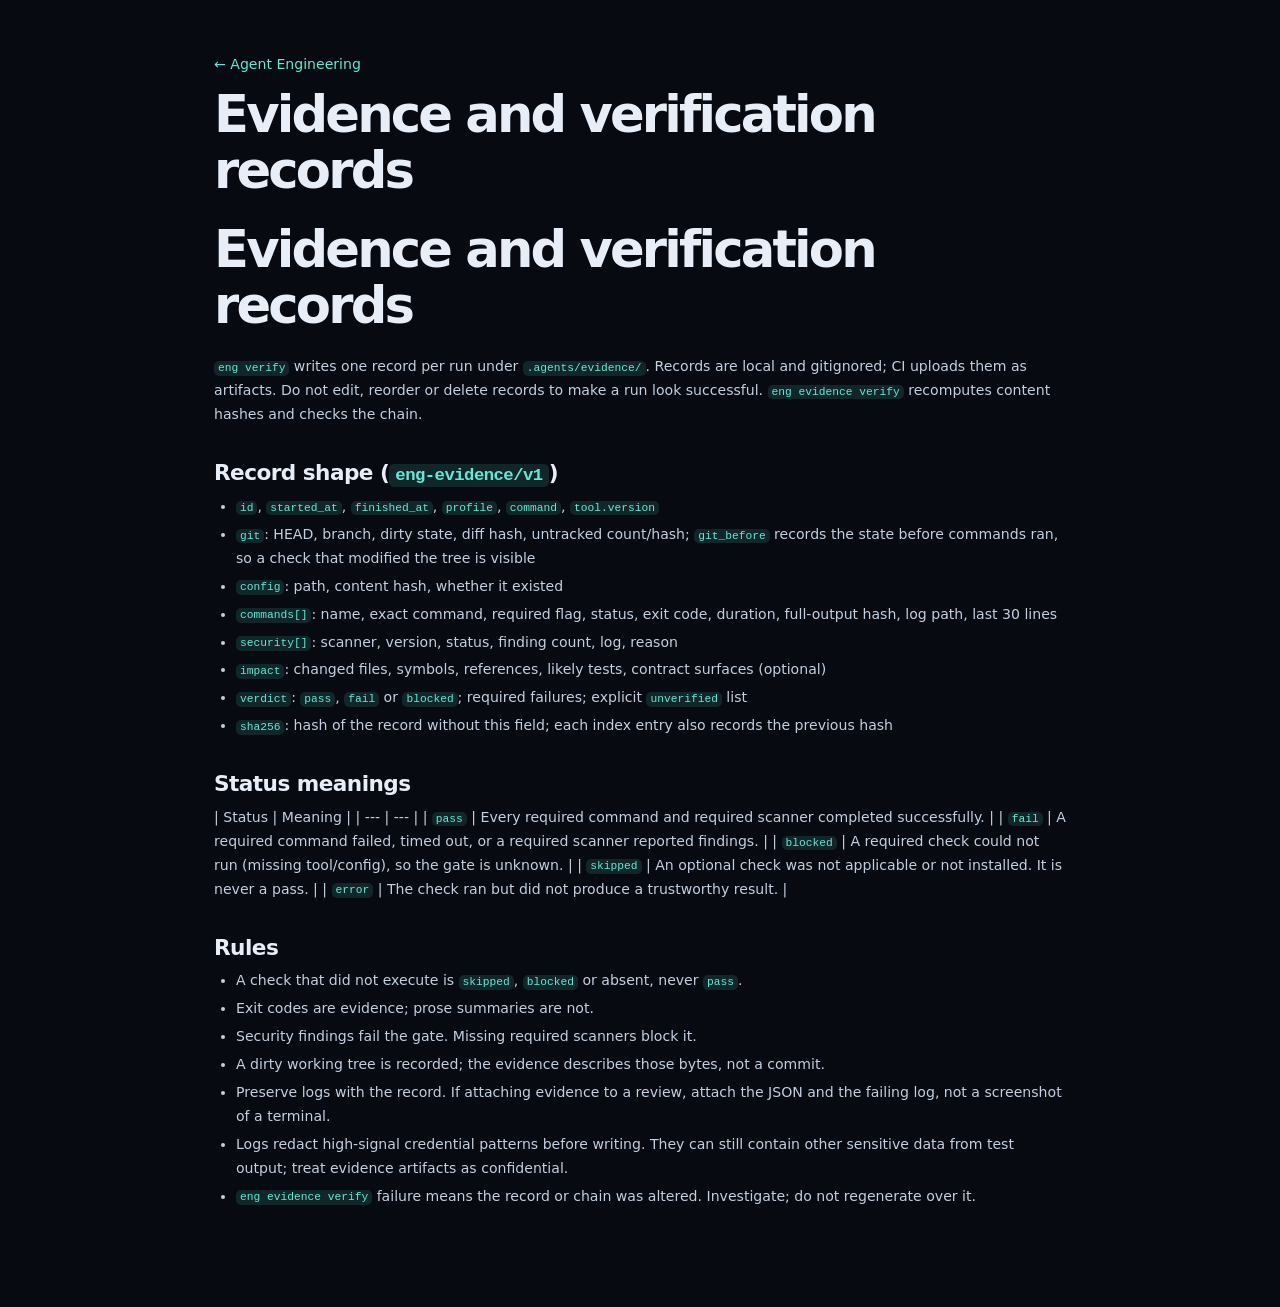
==== site/docs/evidence.html @ eca1a7de "Add the Agent Engineering portal - static, dependency-free site generated from the real skills and r" ====
<!doctype html><html lang="en" data-theme="dark"><head><meta charset="utf-8"><meta name="viewport" content="width=device-width, initial-scale=1"><title>Evidence and verification records — Agent Engineering</title><link rel="stylesheet" href="../assets/styles.css"></head><body class="doc-page"><main class="doc"><p class="doc-nav"><a href="../index.html">← Agent Engineering</a></p><h1>Evidence and verification records</h1><h1>Evidence and verification records</h1>
<p><code>eng verify</code> writes one record per run under <code>.agents/evidence/</code>. Records are local and gitignored; CI uploads them as artifacts. Do not edit, reorder or delete records to make a run look successful. <code>eng evidence verify</code> recomputes content hashes and checks the chain.</p>
<h2>Record shape (<code>eng-evidence/v1</code>)</h2>
<ul><li><code>id</code>, <code>started_at</code>, <code>finished_at</code>, <code>profile</code>, <code>command</code>, <code>tool.version</code></li><li><code>git</code>: HEAD, branch, dirty state, diff hash, untracked count/hash; <code>git_before</code> records the state before commands ran, so a check that modified the tree is visible</li><li><code>config</code>: path, content hash, whether it existed</li><li><code>commands[]</code>: name, exact command, required flag, status, exit code, duration, full-output hash, log path, last 30 lines</li><li><code>security[]</code>: scanner, version, status, finding count, log, reason</li><li><code>impact</code>: changed files, symbols, references, likely tests, contract surfaces (optional)</li><li><code>verdict</code>: <code>pass</code>, <code>fail</code> or <code>blocked</code>; required failures; explicit <code>unverified</code> list</li><li><code>sha256</code>: hash of the record without this field; each index entry also records the previous hash</li></ul>
<h2>Status meanings</h2>
<p>| Status | Meaning | | --- | --- | | <code>pass</code> | Every required command and required scanner completed successfully. | | <code>fail</code> | A required command failed, timed out, or a required scanner reported findings. | | <code>blocked</code> | A required check could not run (missing tool/config), so the gate is unknown. | | <code>skipped</code> | An optional check was not applicable or not installed. It is never a pass. | | <code>error</code> | The check ran but did not produce a trustworthy result. |</p>
<h2>Rules</h2>
<ul><li>A check that did not execute is <code>skipped</code>, <code>blocked</code> or absent, never <code>pass</code>.</li><li>Exit codes are evidence; prose summaries are not.</li><li>Security findings fail the gate. Missing required scanners block it.</li><li>A dirty working tree is recorded; the evidence describes those bytes, not a commit.</li><li>Preserve logs with the record. If attaching evidence to a review, attach the JSON and the failing log, not a screenshot of a terminal.</li><li>Logs redact high-signal credential patterns before writing. They can still contain other sensitive data from test output; treat evidence artifacts as confidential.</li><li><code>eng evidence verify</code> failure means the record or chain was altered. Investigate; do not regenerate over it.</li></ul></main></body></html>
---- site/assets/styles.css ----
/* Agent Engineering portal — no external assets, no build-time CSS framework. */

:root {
  --bg: #070a10;
  --bg-elevated: #0b111b;
  --panel: #0f1623;
  --panel-2: #121b2b;
  --panel-3: #172235;
  --line: rgba(148, 163, 184, 0.16);
  --line-strong: rgba(148, 163, 184, 0.3);
  --text: #e7eef8;
  --text-soft: #c3cfdf;
  --muted: #8a9bb0;
  --faint: #5e6f84;
  --accent: #5eead4;
  --accent-strong: #2dd4bf;
  --accent-dim: rgba(94, 234, 212, 0.12);
  --amber: #fbbf24;
  --amber-dim: rgba(251, 191, 36, 0.12);
  --rose: #fb7185;
  --rose-dim: rgba(251, 113, 133, 0.12);
  --green: #34d399;
  --green-dim: rgba(52, 211, 153, 0.12);
  --blue: #7dd3fc;
  --font: "Avenir Next", "SF Pro Display", -apple-system, BlinkMacSystemFont, "Segoe UI", system-ui, sans-serif;
  --mono: "SFMono-Regular", ui-monospace, "Cascadia Code", "Roboto Mono", Menlo, monospace;
  --radius: 18px;
  --radius-sm: 11px;
  --shadow: 0 24px 80px rgba(0, 0, 0, 0.35);
  --max: 1320px;
  color-scheme: dark;
}

[data-theme="light"] {
  --bg: #f5f7fa;
  --bg-elevated: #ffffff;
  --panel: #ffffff;
  --panel-2: #f1f5f9;
  --panel-3: #e8eef6;
  --line: rgba(15, 23, 42, 0.1);
  --line-strong: rgba(15, 23, 42, 0.22);
  --text: #0b1524;
  --text-soft: #243247;
  --muted: #52637a;
  --faint: #7b8ca3;
  --accent: #0f766e;
  --accent-strong: #0d9488;
  --accent-dim: rgba(13, 148, 136, 0.1);
  --amber: #a16207;
  --amber-dim: rgba(161, 98, 7, 0.1);
  --rose: #be123c;
  --rose-dim: rgba(190, 18, 60, 0.09);
  --green: #047857;
  --green-dim: rgba(4, 120, 87, 0.09);
  --blue: #0369a1;
  --shadow: 0 24px 70px rgba(15, 23, 42, 0.12);
  color-scheme: light;
}

*, *::before, *::after { box-sizing: border-box; }
[hidden] { display: none !important; }

html { scroll-behavior: smooth; }
body {
  margin: 0;
  background: var(--bg);
  color: var(--text);
  font-family: var(--font);
  font-size: 16px;
  line-height: 1.6;
  -webkit-font-smoothing: antialiased;
  overflow-x: hidden;
}

::selection { background: var(--accent); color: #041312; }
a { color: var(--accent); text-decoration: none; }
a:hover { text-decoration: underline; text-underline-offset: 3px; }
button, input { font: inherit; }
button { color: inherit; }
code, pre, kbd, .mono { font-family: var(--mono); }
code { font-size: 0.88em; color: var(--accent); background: var(--accent-dim); padding: 0.12em 0.35em; border-radius: 5px; }
pre code { background: none; padding: 0; color: inherit; }
h1, h2, h3, h4 { margin: 0; line-height: 1.1; letter-spacing: -0.035em; font-weight: 650; }
p { margin: 0; }
ul, ol { margin: 0; padding: 0; }

.skip-link {
  position: fixed; left: 12px; top: -100px; z-index: 200;
  background: var(--accent); color: #041312; padding: 10px 14px; border-radius: 8px;
}
.skip-link:focus { top: 12px; }

.ambient {
  position: fixed; inset: 0; z-index: -1; pointer-events: none;
  background:
    radial-gradient(900px 500px at 78% -8%, rgba(45, 212, 191, 0.11), transparent 65%),
    radial-gradient(700px 420px at 8% 18%, rgba(125, 211, 252, 0.055), transparent 70%),
    radial-gradient(600px 500px at 50% 110%, rgba(251, 191, 36, 0.04), transparent 70%);
}
.ambient::after {
  content: ""; position: absolute; inset: 0;
  background-image: linear-gradient(rgba(148, 163, 184, 0.035) 1px, transparent 1px),
    linear-gradient(90deg, rgba(148, 163, 184, 0.035) 1px, transparent 1px);
  background-size: 64px 64px;
  mask-image: linear-gradient(to bottom, black, transparent 80%);
}

.topbar {
  position: sticky; top: 0; z-index: 80;
  height: 72px; padding: 0 clamp(18px, 4vw, 54px);
  display: flex; align-items: center; gap: 28px;
  background: color-mix(in srgb, var(--bg) 78%, transparent);
  border-bottom: 1px solid var(--line);
  backdrop-filter: blur(18px) saturate(140%);
}
.brand { display: inline-flex; align-items: center; gap: 11px; color: var(--text); text-decoration: none; flex: 0 0 auto; }
.brand:hover { text-decoration: none; }
.brand-mark {
  width: 32px; height: 32px; display: grid; place-items: center;
  border-radius: 9px; background: var(--accent-dim); border: 1px solid rgba(94, 234, 212, 0.35);
}
.brand-mark svg { width: 22px; height: 22px; fill: var(--accent); }
.brand-text { font-size: 0.98rem; font-weight: 650; letter-spacing: -0.02em; }
.brand-text em { font-style: normal; color: var(--muted); font-weight: 500; }
.topnav { display: flex; gap: 22px; margin-left: auto; }
.topnav a {
  color: var(--muted); font-size: 0.8rem; font-weight: 600; letter-spacing: 0.02em;
  text-transform: uppercase; text-decoration: none; padding: 8px 0;
  border-bottom: 1px solid transparent;
}
.topnav a:hover, .topnav a.active { color: var(--text); border-bottom-color: var(--accent); }
.top-actions { display: flex; align-items: center; gap: 8px; flex: 0 0 auto; }
.search-trigger, .icon-button {
  border: 1px solid var(--line); background: var(--panel); color: var(--muted);
  border-radius: 9px; cursor: pointer; height: 36px;
}
.search-trigger { display: inline-flex; align-items: center; gap: 8px; padding: 0 10px; font-size: 0.78rem; }
.search-trigger:hover, .icon-button:hover { border-color: var(--line-strong); color: var(--text); }
.search-trigger kbd, .search-field kbd {
  border: 1px solid var(--line); border-radius: 4px; padding: 0 5px;
  font-size: 0.68rem; color: var(--faint); background: var(--bg-elevated);
}
.icon-button { width: 36px; display: grid; place-items: center; }
.menu-button { display: none; }

.shell {
  max-width: var(--max); margin: 0 auto; padding: 0 clamp(18px, 4vw, 54px);
  display: grid; grid-template-columns: 228px minmax(0, 1fr); gap: clamp(30px, 5vw, 72px);
}
.sidebar { position: relative; }
.sidebar-inner { position: sticky; top: 96px; padding: 38px 0 40px; }
.sidebar-label, .section-kicker, .drawer-kicker, .eyebrow {
  text-transform: uppercase; letter-spacing: 0.14em; font-size: 0.67rem; font-weight: 700; color: var(--faint);
}
.sidebar-label { margin-bottom: 14px; }
.side-nav { display: flex; flex-direction: column; gap: 2px; }
.side-nav a {
  display: flex; align-items: center; gap: 12px; padding: 9px 10px; border-radius: 8px;
  color: var(--muted); font-size: 0.86rem; font-weight: 550; text-decoration: none;
}
.side-nav a span { font-family: var(--mono); font-size: 0.64rem; color: var(--faint); width: 18px; }
.side-nav a:hover, .side-nav a.active { color: var(--text); background: var(--panel); }
.side-nav a.active span { color: var(--accent); }
.sidebar-card {
  margin-top: 28px; padding: 16px; border: 1px solid var(--line); border-radius: var(--radius-sm);
  background: linear-gradient(160deg, var(--panel), transparent);
}
.sidebar-card-title { font-size: 0.82rem; font-weight: 650; margin: 8px 0 5px; }
.sidebar-card-body { font-size: 0.75rem; line-height: 1.55; color: var(--muted); }
.sidebar-card a { display: inline-block; margin-top: 10px; font-size: 0.73rem; font-weight: 600; }
.sidebar-meta { margin-top: 18px; font-family: var(--mono); font-size: 0.64rem; line-height: 1.5; color: var(--faint); }
.pulse {
  display: inline-block; width: 7px; height: 7px; border-radius: 50%;
  background: var(--green); box-shadow: 0 0 0 4px var(--green-dim);
}
main { min-width: 0; }

.hero { padding: clamp(58px, 8vw, 108px) 0 70px; display: grid; grid-template-columns: minmax(0, 1.12fr) minmax(0, 0.88fr); gap: clamp(32px, 6vw, 76px); align-items: center; }
.eyebrow { display: flex; align-items: center; gap: 9px; margin-bottom: 20px; color: var(--muted); }
.eyebrow-dot { width: 7px; height: 7px; border-radius: 50%; background: var(--accent); box-shadow: 0 0 14px var(--accent); }
.hero h1 { font-size: clamp(2.6rem, 5.2vw, 4.7rem); font-weight: 640; letter-spacing: -0.065em; line-height: 0.98; }
.hero h1 em { font-style: normal; color: var(--accent); }
.hero-lead { max-width: 610px; margin-top: 26px; color: var(--text-soft); font-size: clamp(1rem, 1.5vw, 1.12rem); line-height: 1.65; }
.hero-actions { display: flex; flex-wrap: wrap; gap: 10px; margin-top: 30px; }
.button {
  display: inline-flex; align-items: center; justify-content: center; gap: 9px;
  border-radius: 9px; padding: 11px 16px; border: 1px solid transparent;
  font-size: 0.82rem; font-weight: 650; text-decoration: none; cursor: pointer;
  transition: transform 160ms ease, background 160ms ease, border-color 160ms ease;
}
.button:hover { text-decoration: none; transform: translateY(-1px); }
.button.primary { background: var(--accent); color: #041312; }
.button.primary:hover { background: var(--accent-strong); }
.button.ghost { border-color: var(--line-strong); color: var(--text); background: var(--panel); }
.button.ghost:hover { background: var(--panel-2); }
.button.text { color: var(--muted); padding-inline: 6px; }
.button.text:hover { color: var(--text); }
.hero-stats { display: flex; flex-wrap: wrap; gap: 26px; margin-top: 44px; padding-top: 22px; border-top: 1px solid var(--line); }
.stat strong { display: block; font-size: 1.55rem; letter-spacing: -0.05em; font-variant-numeric: tabular-nums; }
.stat span { display: block; font-size: 0.7rem; color: var(--faint); text-transform: uppercase; letter-spacing: 0.08em; margin-top: 2px; }
.stat { min-width: 72px; }

.terminal-wrap { position: relative; }
.terminal-glow { position: absolute; inset: 12% 4% 2%; background: var(--accent); filter: blur(70px); opacity: 0.12; border-radius: 40%; }
.terminal {
  position: relative; border: 1px solid var(--line-strong); border-radius: 16px; overflow: hidden;
  background: #080d15; box-shadow: var(--shadow);
  transform: rotate(0.6deg);
}
[data-theme="light"] .terminal { background: #0b1524; }
.terminal-bar {
  display: flex; align-items: center; gap: 7px; padding: 11px 14px;
  background: rgba(255, 255, 255, 0.035); border-bottom: 1px solid rgba(148, 163, 184, 0.15);
}
.dot { width: 8px; height: 8px; border-radius: 50%; display: inline-block; }
.dot.red { background: #fb7185; } .dot.amber { background: #fbbf24; } .dot.green { background: #34d399; }
.terminal-title { margin-left: 7px; font-family: var(--mono); font-size: 0.66rem; color: #8a9bb0; }
.terminal-badge { margin-left: auto; font-family: var(--mono); font-size: 0.58rem; color: #5eead4; border: 1px solid rgba(94, 234, 212, 0.28); padding: 2px 7px; border-radius: 999px; }
.terminal-body { padding: 18px 18px 20px; font-family: var(--mono); font-size: 0.72rem; line-height: 1.9; color: #d8e2ef; overflow-x: auto; }
.terminal-body p { white-space: nowrap; }
.terminal-body .prompt { color: #5eead4; }
.terminal-body .dim { color: #64748b; }
.terminal-body .ok { color: #34d399; font-weight: 700; }
.terminal-body .path { color: #fbbf24; font-size: 0.64rem; }
.cursor { display: inline-block; width: 7px; height: 12px; background: #5eead4; vertical-align: -2px; animation: blink 1.15s step-end infinite; }
@keyframes blink { 50% { opacity: 0; } }
.terminal-note { display: flex; align-items: center; gap: 9px; margin-top: 14px; font-size: 0.72rem; color: var(--muted); }
.terminal-note .pulse { background: var(--accent); box-shadow: 0 0 0 4px var(--accent-dim); }

.section { padding: clamp(64px, 8vw, 98px) 0; border-top: 1px solid var(--line); scroll-margin-top: 86px; }
.section-head { display: grid; grid-template-columns: minmax(0, 1fr) minmax(0, 0.72fr); gap: 40px; align-items: end; margin-bottom: 34px; }
.section-kicker { margin-bottom: 11px; }
.section h2 { font-size: clamp(1.9rem, 3.7vw, 3.2rem); letter-spacing: -0.055em; }
.section-intro { color: var(--muted); font-size: 0.92rem; line-height: 1.65; max-width: 520px; justify-self: end; }
.section-intro code { font-size: 0.78em; }

.phase-grid { display: grid; grid-template-columns: repeat(3, minmax(0, 1fr)); gap: 12px; }
.phase-card {
  position: relative; padding: 20px 20px 18px; border: 1px solid var(--line); border-radius: var(--radius);
  background: linear-gradient(150deg, var(--panel), transparent 90%);
  transition: border-color 180ms ease, transform 180ms ease, background 180ms ease;
}
.phase-card:hover { border-color: var(--line-strong); transform: translateY(-2px); background: linear-gradient(150deg, var(--panel-2), transparent 90%); }
.phase-number { font-family: var(--mono); font-size: 0.65rem; color: var(--accent); letter-spacing: 0.1em; }
.phase-card h3 { font-size: 1.16rem; margin: 12px 0 8px; }
.phase-question { color: var(--text-soft); font-size: 0.79rem; line-height: 1.5; min-height: 48px; }
.phase-card .phase-body { margin-top: 12px; color: var(--muted); font-size: 0.76rem; line-height: 1.55; }
.phase-skills { display: flex; flex-wrap: wrap; gap: 5px; margin-top: 15px; }
.phase-skills span { font-family: var(--mono); font-size: 0.58rem; color: var(--faint); border: 1px solid var(--line); padding: 2px 6px; border-radius: 5px; }

.principle-grid { display: grid; grid-template-columns: repeat(2, minmax(0, 1fr)); gap: 12px; }
.principle-card { padding: 22px; border: 1px solid var(--line); border-radius: var(--radius); background: var(--panel); }
.principle-card:first-child { grid-column: 1 / -1; background: linear-gradient(120deg, var(--panel-2), var(--panel)); }
.principle-index { font-family: var(--mono); font-size: 0.62rem; color: var(--faint); }
.principle-card h3 { font-size: 1.08rem; margin: 8px 0 8px; }
.principle-card > p { color: var(--muted); font-size: 0.8rem; line-height: 1.6; }
.principle-card ul { display: flex; flex-wrap: wrap; gap: 6px 14px; margin-top: 14px; list-style: none; }
.principle-card li { position: relative; padding-left: 12px; color: var(--text-soft); font-size: 0.73rem; line-height: 1.5; }
.principle-card li::before { content: ""; position: absolute; left: 0; top: 0.55em; width: 4px; height: 4px; border-radius: 50%; background: var(--accent); }

.skill-toolbar, .tool-toolbar { display: flex; align-items: center; gap: 12px; flex-wrap: wrap; margin-bottom: 18px; }
.search-field {
  display: flex; align-items: center; gap: 8px; height: 42px; padding: 0 12px; min-width: min(320px, 100%);
  border: 1px solid var(--line); border-radius: 10px; background: var(--panel); color: var(--faint);
}
.search-field:focus-within { border-color: var(--accent); box-shadow: 0 0 0 3px var(--accent-dim); }
.search-field input { flex: 1; min-width: 0; border: 0; outline: 0; background: transparent; color: var(--text); font-size: 0.8rem; }
.search-field input::placeholder { color: var(--faint); }
.filter-chips { display: flex; gap: 5px; flex-wrap: wrap; }
.chip {
  border: 1px solid var(--line); background: transparent; color: var(--muted);
  padding: 6px 10px; border-radius: 999px; font-size: 0.68rem; font-weight: 600; cursor: pointer;
}
.chip:hover { color: var(--text); border-color: var(--line-strong); }
.chip.active { background: var(--accent-dim); border-color: rgba(94, 234, 212, 0.4); color: var(--accent); }
.result-count { margin-left: auto; font-family: var(--mono); font-size: 0.65rem; color: var(--faint); }

.skill-grid { display: grid; grid-template-columns: repeat(3, minmax(0, 1fr)); gap: 12px; }
.skill-card {
  position: relative; display: flex; flex-direction: column; gap: 12px;
  padding: 19px; border: 1px solid var(--line); border-radius: var(--radius);
  background: var(--panel); cursor: pointer; text-align: left;
  transition: transform 180ms ease, border-color 180ms ease, background 180ms ease;
}
.skill-card:hover, .skill-card:focus-visible { transform: translateY(-3px); border-color: var(--line-strong); background: var(--panel-2); outline: none; }
.skill-top { display: flex; align-items: center; justify-content: space-between; gap: 8px; }
.skill-phase { font-family: var(--mono); font-size: 0.58rem; text-transform: uppercase; letter-spacing: 0.12em; color: var(--faint); }
.skill-card h3 { font-size: 1.04rem; letter-spacing: -0.025em; }
.skill-card p { color: var(--muted); font-size: 0.76rem; line-height: 1.55; }
.skill-activate { color: var(--text-soft) !important; border-left: 1px solid var(--accent); padding-left: 10px; }
.skill-foot { display: flex; align-items: center; justify-content: space-between; margin-top: auto; padding-top: 4px; }
.skill-tags { display: flex; gap: 4px; flex-wrap: wrap; }
.skill-tags span { font-family: var(--mono); font-size: 0.56rem; color: var(--faint); }
.skill-open { font-size: 0.68rem; color: var(--accent); font-weight: 650; }
.risk-dot { width: 6px; height: 6px; border-radius: 50%; display: inline-block; margin-right: 5px; }
.risk-low { background: var(--green); } .risk-medium { background: var(--amber); } .risk-high { background: var(--rose); }

.path-layout { display: grid; grid-template-columns: 270px minmax(0, 1fr); gap: 22px; align-items: start; }
.path-menu { display: flex; flex-direction: column; gap: 3px; }
.path-button {
  display: flex; align-items: center; gap: 10px; width: 100%; text-align: left;
  padding: 11px 12px; border: 1px solid transparent; border-radius: 9px;
  background: transparent; color: var(--muted); cursor: pointer; font-size: 0.8rem; font-weight: 550;
}
.path-button span { font-family: var(--mono); font-size: 0.6rem; color: var(--faint); }
.path-button:hover { color: var(--text); background: var(--panel); }
.path-button.active { color: var(--text); background: var(--panel-2); border-color: var(--line); }
.path-button.active span { color: var(--accent); }
.path-detail { border: 1px solid var(--line); border-radius: var(--radius); background: var(--panel); padding: clamp(20px, 3vw, 30px); }
.path-detail h3 { font-size: clamp(1.4rem, 2.4vw, 2rem); }
.path-summary { color: var(--muted); font-size: 0.85rem; line-height: 1.6; margin-top: 8px; max-width: 680px; }
.path-when { margin-top: 14px; font-family: var(--mono); font-size: 0.66rem; color: var(--faint); }
.path-steps { margin-top: 24px; display: flex; flex-direction: column; }
.path-step { position: relative; display: grid; grid-template-columns: 34px minmax(0, 1fr); gap: 14px; padding-bottom: 24px; }
.path-step:not(:last-child)::before { content: ""; position: absolute; left: 16px; top: 30px; bottom: 0; width: 1px; background: var(--line); }
.step-index { position: relative; z-index: 1; display: grid; place-items: center; width: 32px; height: 32px; border-radius: 50%; border: 1px solid var(--line-strong); background: var(--panel); font-family: var(--mono); font-size: 0.65rem; color: var(--accent); }
.path-step h4 { font-size: 0.96rem; margin: 4px 0 5px; }
.path-step p { color: var(--muted); font-size: 0.79rem; line-height: 1.55; }
.step-done { margin-top: 7px; color: var(--text-soft); font-size: 0.71rem; }
.step-done::before { content: "Done: "; color: var(--accent); font-family: var(--mono); font-size: 0.6rem; text-transform: uppercase; letter-spacing: 0.08em; }
.step-meta { display: flex; flex-wrap: wrap; gap: 6px; margin-top: 10px; }
.command-pill {
  display: inline-flex; align-items: center; gap: 7px; max-width: 100%;
  border: 1px solid var(--line); background: var(--bg-elevated); border-radius: 6px;
  padding: 4px 6px 4px 9px; font-family: var(--mono); font-size: 0.64rem; color: var(--text-soft);
}
.command-pill code { background: none; padding: 0; color: inherit; font-size: inherit; overflow: hidden; text-overflow: ellipsis; white-space: nowrap; }
.command-pill button { border: 0; background: transparent; color: var(--faint); cursor: pointer; padding: 2px; font-size: 0.7rem; }
.command-pill button:hover { color: var(--accent); }
.skill-link { font-family: var(--mono); font-size: 0.6rem; color: var(--accent); border: 1px solid rgba(94, 234, 212, 0.25); border-radius: 5px; padding: 3px 6px; background: var(--accent-dim); cursor: pointer; }

.tool-grid { display: grid; grid-template-columns: repeat(2, minmax(0, 1fr)); gap: 10px; }
.tool-card { padding: 18px; border: 1px solid var(--line); border-radius: var(--radius-sm); background: var(--panel); }
.tool-card:hover { border-color: var(--line-strong); }
.tool-head { display: flex; align-items: flex-start; justify-content: space-between; gap: 10px; }
.tool-card h3 { font-size: 0.96rem; }
.tool-cat { font-family: var(--mono); font-size: 0.56rem; color: var(--faint); text-transform: uppercase; letter-spacing: 0.08em; }
.tool-summary { color: var(--text-soft); font-size: 0.77rem; line-height: 1.5; margin-top: 8px; }
.tool-why { color: var(--muted); font-size: 0.72rem; line-height: 1.5; margin-top: 7px; }
.tool-foot { display: flex; flex-wrap: wrap; align-items: center; gap: 8px; margin-top: 12px; }
.tool-command { font-family: var(--mono); font-size: 0.6rem; color: var(--faint); overflow: hidden; text-overflow: ellipsis; white-space: nowrap; max-width: 100%; }
.tool-link { margin-left: auto; font-size: 0.64rem; color: var(--muted); }
.status-chip { font-family: var(--mono); font-size: 0.58rem; text-transform: uppercase; letter-spacing: 0.07em; padding: 3px 7px; border-radius: 4px; white-space: nowrap; }
.status-chip.adopted, .status-chip.ok { background: var(--green-dim); color: var(--green); }
.status-chip.conditional { background: var(--amber-dim); color: var(--amber); }
.status-chip.candidate { background: rgba(125, 211, 252, 0.09); color: var(--blue); }
.status-chip.review { background: var(--amber-dim); color: var(--amber); }
.status-chip.blocked, .status-chip.fail { background: var(--rose-dim); color: var(--rose); }
.status-chip.skipped, .status-chip.error { background: rgba(148, 163, 184, 0.1); color: var(--muted); }
.status-chip.template { background: rgba(148, 163, 184, 0.1); color: var(--muted); }

.verify-layout { display: grid; grid-template-columns: minmax(0, 1.05fr) minmax(0, 0.95fr); gap: 18px; align-items: start; }
.evidence-card { border: 1px solid var(--line); border-radius: var(--radius); background: var(--panel); overflow: hidden; }
.evidence-head { display: flex; align-items: center; justify-content: space-between; gap: 12px; padding: 14px 16px; border-bottom: 1px solid var(--line); font-size: 0.75rem; }
.evidence-head > div { display: flex; align-items: center; gap: 8px; }
.evidence-head code { font-size: 0.58rem; color: var(--faint); background: var(--panel-2); }
.status-dot { width: 7px; height: 7px; border-radius: 50%; display: inline-block; }
.status-dot.green { background: var(--green); box-shadow: 0 0 0 4px var(--green-dim); }
.evidence-code { margin: 0; padding: 18px; overflow-x: auto; font-size: 0.69rem; line-height: 1.75; color: var(--text-soft); background: #080d15; }
[data-theme="light"] .evidence-code { background: #0b1524; color: #d8e2ef; }
.evidence-foot { display: flex; align-items: center; justify-content: space-between; gap: 10px; padding: 10px 16px; border-top: 1px solid var(--line); font-size: 0.63rem; color: var(--faint); }
.status-stack { display: flex; flex-direction: column; gap: 7px; }
.status-row { display: flex; gap: 12px; align-items: flex-start; padding: 11px 13px; border: 1px solid var(--line); border-radius: 9px; background: var(--panel); }
.status-row div { min-width: 0; }
.status-row strong { display: block; font-size: 0.76rem; }
.status-row p { color: var(--muted); font-size: 0.7rem; line-height: 1.45; margin-top: 2px; }
.evidence-actions { display: flex; gap: 10px; flex-wrap: wrap; margin-top: 18px; }

.repo-grid { display: grid; grid-template-columns: repeat(2, minmax(0, 1fr)); gap: 10px; }
.repo-card { padding: 19px; border: 1px solid var(--line); border-radius: var(--radius); background: var(--panel); }
.repo-head { display: flex; align-items: flex-start; justify-content: space-between; gap: 10px; }
.repo-head h3 { font-size: 1.1rem; }
.repo-role { color: var(--muted); font-size: 0.72rem; margin-top: 4px; }
.repo-body { margin-top: 12px; color: var(--text-soft); font-size: 0.76rem; line-height: 1.55; }
.repo-meta { display: flex; flex-wrap: wrap; gap: 7px; margin-top: 13px; }
.repo-meta span { font-family: var(--mono); font-size: 0.6rem; color: var(--faint); border: 1px solid var(--line); border-radius: 4px; padding: 2px 6px; }
.repo-note { margin-top: 12px; padding-top: 11px; border-top: 1px solid var(--line); color: var(--muted); font-size: 0.7rem; line-height: 1.5; }

.machine-grid { display: grid; grid-template-columns: repeat(2, minmax(0, 1fr)); gap: 10px; }
.machine-card {
  display: flex; align-items: flex-start; gap: 14px; padding: 18px;
  border: 1px solid var(--line); border-radius: var(--radius-sm); background: var(--panel);
  color: var(--text); text-decoration: none;
}
.machine-card:hover { text-decoration: none; border-color: var(--accent); background: var(--panel-2); }
.machine-icon { display: grid; place-items: center; width: 36px; height: 36px; flex: 0 0 auto; border-radius: 8px; background: var(--accent-dim); color: var(--accent); font-family: var(--mono); font-size: 0.8rem; }
.machine-card h3 { font-size: 0.9rem; }
.machine-card p { color: var(--muted); font-size: 0.72rem; line-height: 1.5; margin-top: 4px; }
.machine-arrow { margin-left: auto; color: var(--faint); }
.handoff { margin-top: 18px; border: 1px solid var(--line); border-radius: var(--radius); background: #080d15; overflow: hidden; }
.handoff-head { display: flex; align-items: center; justify-content: space-between; gap: 10px; padding: 10px 14px; border-bottom: 1px solid rgba(148, 163, 184, 0.15); }
.handoff-head .terminal-title { margin: 0; }
.copy-button { border: 1px solid rgba(148, 163, 184, 0.2); background: transparent; color: #8a9bb0; border-radius: 6px; padding: 4px 8px; font-size: 0.63rem; cursor: pointer; }
.copy-button:hover { color: #5eead4; border-color: #5eead4; }
.handoff pre { margin: 0; padding: 16px; overflow-x: auto; font-size: 0.72rem; line-height: 1.75; color: #d8e2ef; }
.limits { margin-top: 26px; padding: 20px; border: 1px solid var(--line); border-radius: var(--radius); background: var(--panel); }
.limits h3 { font-size: 0.9rem; margin-bottom: 10px; }
.limits ul { list-style: none; display: grid; gap: 7px; }
.limits li { position: relative; padding-left: 17px; color: var(--muted); font-size: 0.74rem; line-height: 1.5; }
.limits li::before { content: "!"; position: absolute; left: 0; top: 0; color: var(--amber); font-family: var(--mono); font-size: 0.65rem; }

.footer { display: flex; justify-content: space-between; gap: 30px; align-items: flex-start; padding: 38px 0 50px; border-top: 1px solid var(--line); color: var(--faint); font-size: 0.7rem; }
.footer .brand-text { font-size: 0.8rem; color: var(--text); }
.footer p { max-width: 390px; margin-top: 8px; line-height: 1.55; }
.footer-meta { display: flex; gap: 8px; flex-wrap: wrap; align-items: center; font-family: var(--mono); font-size: 0.62rem; }
.footer-meta a { color: var(--muted); }

.drawer-backdrop { position: fixed; inset: 0; z-index: 100; background: rgba(2, 6, 12, 0.66); backdrop-filter: blur(4px); }
.drawer {
  position: fixed; z-index: 110; top: 0; right: 0; bottom: 0; width: min(660px, 94vw);
  background: var(--bg-elevated); border-left: 1px solid var(--line-strong);
  box-shadow: -30px 0 90px rgba(0, 0, 0, 0.45);
  display: flex; flex-direction: column; transform: translateX(0); animation: drawer-in 220ms ease;
}
@keyframes drawer-in { from { transform: translateX(30px); opacity: 0; } to { transform: translateX(0); opacity: 1; } }
.drawer-head { display: flex; justify-content: space-between; gap: 18px; align-items: flex-start; padding: 26px 28px 16px; border-bottom: 1px solid var(--line); }
.drawer-kicker { margin-bottom: 7px; }
.drawer-head h2 { font-size: clamp(1.5rem, 3vw, 2.1rem); }
.drawer-meta { display: flex; flex-wrap: wrap; gap: 6px; padding: 13px 28px; border-bottom: 1px solid var(--line); }
.drawer-body { padding: 22px 28px 30px; overflow-y: auto; font-size: 0.82rem; line-height: 1.65; }
.drawer-body h2 { font-size: 1.02rem; margin: 24px 0 8px; letter-spacing: -0.02em; }
.drawer-body h2:first-child { margin-top: 0; }
.drawer-body p { color: var(--text-soft); margin: 8px 0; }
.drawer-body ul, .drawer-body ol { margin: 8px 0; padding-left: 20px; color: var(--text-soft); }
.drawer-body li { margin: 4px 0; }
.drawer-body code { font-size: 0.78em; }
.drawer-body pre { background: #080d15; border: 1px solid var(--line); border-radius: 8px; padding: 13px; overflow-x: auto; font-size: 0.7rem; line-height: 1.6; }
.drawer-body blockquote { margin: 10px 0; padding-left: 12px; border-left: 2px solid var(--accent); color: var(--muted); }
.drawer-foot { display: flex; align-items: center; gap: 12px; padding: 14px 28px; border-top: 1px solid var(--line); margin-top: auto; }
.drawer-foot .muted { font-size: 0.62rem; font-family: var(--mono); color: var(--faint); overflow: hidden; text-overflow: ellipsis; }

.toast { position: fixed; bottom: 24px; left: 50%; transform: translateX(-50%); z-index: 200; background: var(--text); color: var(--bg); padding: 9px 14px; border-radius: 7px; font-size: 0.75rem; font-weight: 600; box-shadow: var(--shadow); }
.noscript { position: fixed; inset: auto 20px 20px 20px; z-index: 200; background: var(--panel); border: 1px solid var(--amber); padding: 14px; border-radius: 8px; color: var(--text); }
.empty-state { padding: 40px; text-align: center; color: var(--muted); border: 1px dashed var(--line-strong); border-radius: var(--radius); }

@media (max-width: 1100px) {
  .shell { grid-template-columns: 190px minmax(0, 1fr); gap: 32px; }
  .skill-grid { grid-template-columns: repeat(2, minmax(0, 1fr)); }
  .hero { grid-template-columns: 1fr; }
  .terminal-wrap { max-width: 620px; }
  .section-head { grid-template-columns: 1fr; gap: 14px; }
  .section-intro { justify-self: start; }
}
@media (max-width: 860px) {
  .topnav { display: none; }
  .menu-button { display: grid; }
  .shell { grid-template-columns: 1fr; }
  .sidebar {
    position: fixed; inset: 72px 0 auto 0; z-index: 70; background: var(--bg-elevated);
    border-bottom: 1px solid var(--line); padding: 14px clamp(18px, 4vw, 54px) 18px;
    display: none; box-shadow: var(--shadow);
  }
  .sidebar.open { display: block; }
  .sidebar-inner { position: static; padding: 0; }
  .side-nav { display: grid; grid-template-columns: repeat(2, minmax(0, 1fr)); }
  .sidebar-card, .sidebar-meta { display: none; }
  .hero { padding-top: 46px; }
  .phase-grid { grid-template-columns: repeat(2, minmax(0, 1fr)); }
  .path-layout { grid-template-columns: 1fr; }
  .path-menu { flex-direction: row; overflow-x: auto; padding-bottom: 4px; }
  .path-button { white-space: nowrap; width: auto; }
  .verify-layout, .repo-grid, .machine-grid { grid-template-columns: 1fr; }
  .tool-grid { grid-template-columns: 1fr; }
  .footer { flex-direction: column; }
}
@media (max-width: 560px) {
  .topbar { gap: 10px; }
  .search-trigger .search-label, .search-trigger kbd { display: none; }
  .search-trigger { width: 36px; padding: 0; justify-content: center; }
  .brand-text em { display: none; }
  .hero h1 { font-size: clamp(2.25rem, 12vw, 3.4rem); }
  .hero-actions .button { width: 100%; }
  .hero-stats { gap: 18px; }
  .phase-grid, .principle-grid, .skill-grid { grid-template-columns: 1fr; }
  .principle-card:first-child { grid-column: auto; }
  .skill-toolbar .result-count, .tool-toolbar .result-count { margin-left: 0; }
  .drawer-head, .drawer-body, .drawer-foot, .drawer-meta { padding-left: 18px; padding-right: 18px; }
  .drawer-foot { flex-wrap: wrap; }
}
@media (prefers-reduced-motion: reduce) {
  *, *::before, *::after { animation-duration: 0.001ms !important; transition-duration: 0.001ms !important; scroll-behavior: auto !important; }
}
@media print {
  .topbar, .sidebar, .terminal-wrap, .drawer, .drawer-backdrop, .toast, .button, .search-trigger, .icon-button { display: none !important; }
  .shell { display: block; max-width: none; }
  body { background: white; color: black; }
  .section { break-inside: avoid; }
}

/* Rendered documentation pages */
.doc-page { background: var(--bg); }
.doc { max-width: 900px; margin: 0 auto; padding: 44px 24px 90px; }
.doc-nav { margin-bottom: 28px; font-size: 0.78rem; }
.doc h1 { font-size: clamp(2rem, 5vw, 3.2rem); margin-bottom: 22px; letter-spacing: -0.055em; }
.doc h2 { font-size: 1.35rem; margin: 34px 0 10px; letter-spacing: -0.025em; }
.doc h3 { font-size: 1.02rem; margin: 24px 0 8px; }
.doc p, .doc li { color: var(--text-soft); font-size: 0.88rem; line-height: 1.7; }
.doc p { margin: 9px 0; }
.doc ul, .doc ol { margin: 9px 0; padding-left: 22px; }
.doc li { margin: 4px 0; }
.doc code { font-size: 0.8em; }
.doc pre { background: #080d15; border: 1px solid var(--line); border-radius: 9px; padding: 14px; overflow-x: auto; }
.doc pre code { color: #d8e2ef; background: none; padding: 0; }
.doc table { width: 100%; border-collapse: collapse; margin: 16px 0; font-size: 0.8rem; }
.doc th, .doc td { border-bottom: 1px solid var(--line); padding: 7px 9px; text-align: left; vertical-align: top; }
.doc th { color: var(--text); font-weight: 650; }
.doc blockquote { border-left: 2px solid var(--accent); margin: 14px 0; padding-left: 14px; color: var(--muted); }
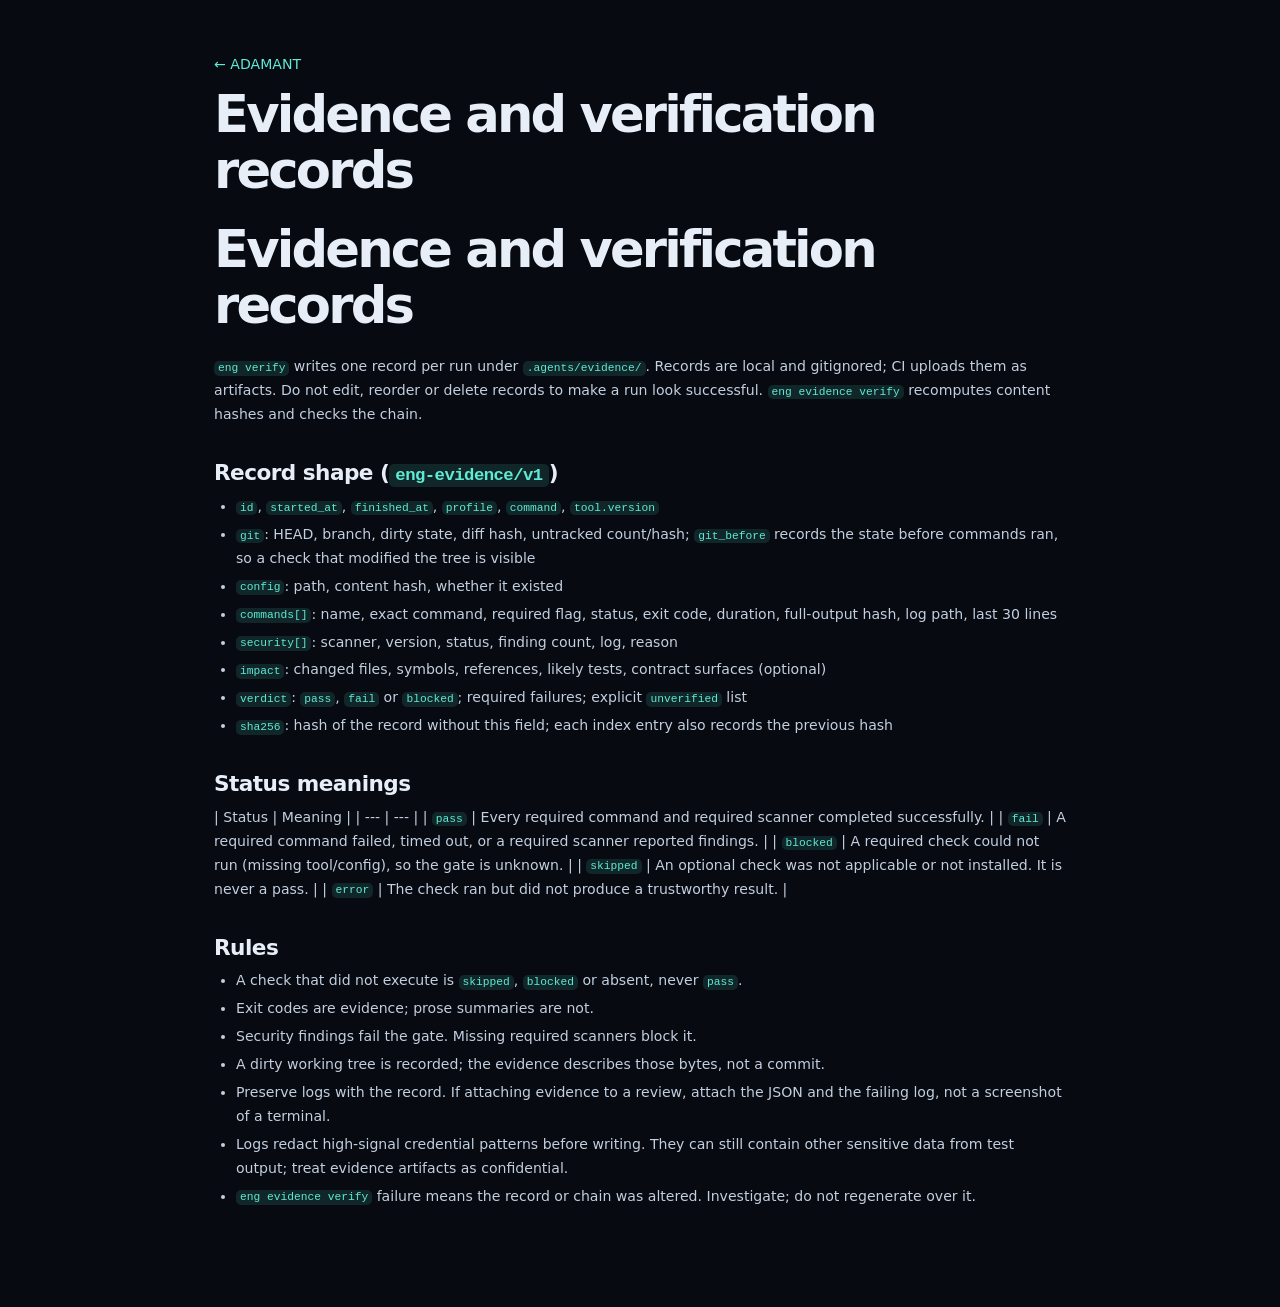
==== commit 79dd698a: "Brand the portal ADAMANT and configure adamant.cc - rename the site, handoff metadata and documentat" ====
--- a/site/docs/evidence.html
+++ b/site/docs/evidence.html
@@ -1,4 +1,4 @@
-<!doctype html><html lang="en" data-theme="dark"><head><meta charset="utf-8"><meta name="viewport" content="width=device-width, initial-scale=1"><title>Evidence and verification records — Agent Engineering</title><link rel="stylesheet" href="../assets/styles.css"></head><body class="doc-page"><main class="doc"><p class="doc-nav"><a href="../index.html">← Agent Engineering</a></p><h1>Evidence and verification records</h1><h1>Evidence and verification records</h1>
+<!doctype html><html lang="en" data-theme="dark"><head><meta charset="utf-8"><meta name="viewport" content="width=device-width, initial-scale=1"><title>Evidence and verification records — ADAMANT</title><link rel="stylesheet" href="../assets/styles.css"></head><body class="doc-page"><main class="doc"><p class="doc-nav"><a href="../index.html">← ADAMANT</a></p><h1>Evidence and verification records</h1><h1>Evidence and verification records</h1>
 <p><code>eng verify</code> writes one record per run under <code>.agents/evidence/</code>. Records are local and gitignored; CI uploads them as artifacts. Do not edit, reorder or delete records to make a run look successful. <code>eng evidence verify</code> recomputes content hashes and checks the chain.</p>
 <h2>Record shape (<code>eng-evidence/v1</code>)</h2>
 <ul><li><code>id</code>, <code>started_at</code>, <code>finished_at</code>, <code>profile</code>, <code>command</code>, <code>tool.version</code></li><li><code>git</code>: HEAD, branch, dirty state, diff hash, untracked count/hash; <code>git_before</code> records the state before commands ran, so a check that modified the tree is visible</li><li><code>config</code>: path, content hash, whether it existed</li><li><code>commands[]</code>: name, exact command, required flag, status, exit code, duration, full-output hash, log path, last 30 lines</li><li><code>security[]</code>: scanner, version, status, finding count, log, reason</li><li><code>impact</code>: changed files, symbols, references, likely tests, contract surfaces (optional)</li><li><code>verdict</code>: <code>pass</code>, <code>fail</code> or <code>blocked</code>; required failures; explicit <code>unverified</code> list</li><li><code>sha256</code>: hash of the record without this field; each index entry also records the previous hash</li></ul>
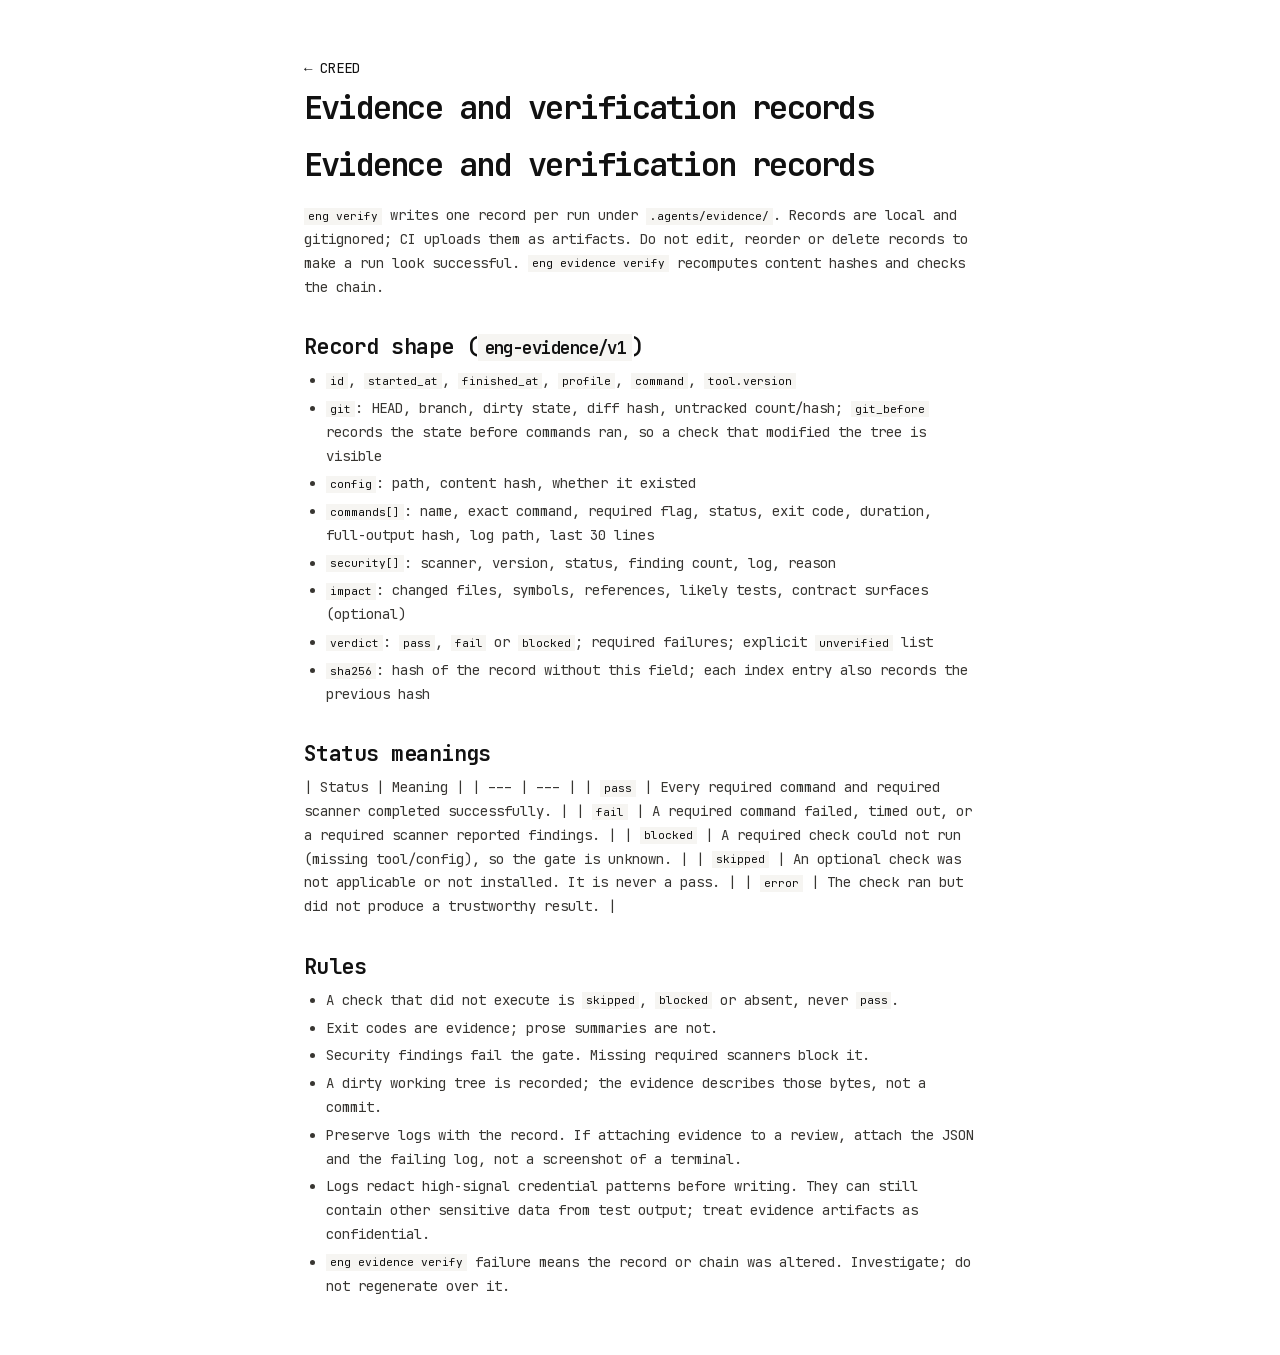
==== commit dc046198: "feat(site): move the engineering creed to creed.sh" ====
--- a/site/docs/evidence.html
+++ b/site/docs/evidence.html
@@ -1,4 +1,4 @@
-<!doctype html><html lang="en" data-theme="dark"><head><meta charset="utf-8"><meta name="viewport" content="width=device-width, initial-scale=1"><title>Evidence and verification records — ADAMANT</title><link rel="stylesheet" href="../assets/styles.css"></head><body class="doc-page"><main class="doc"><p class="doc-nav"><a href="../index.html">← ADAMANT</a></p><h1>Evidence and verification records</h1><h1>Evidence and verification records</h1>
+<!doctype html><html lang="en" data-theme="light"><head><meta charset="utf-8"><meta name="viewport" content="width=device-width, initial-scale=1"><title>Evidence and verification records — CREED</title><link rel="canonical" href="https://creed.sh/docs/evidence.html"><link rel="stylesheet" href="../assets/styles.css"><link rel="stylesheet" href="../assets/brand.css"></head><body class="doc-page"><main class="doc"><p class="doc-nav"><a href="../index.html">← CREED</a></p><h1>Evidence and verification records</h1><h1>Evidence and verification records</h1>
 <p><code>eng verify</code> writes one record per run under <code>.agents/evidence/</code>. Records are local and gitignored; CI uploads them as artifacts. Do not edit, reorder or delete records to make a run look successful. <code>eng evidence verify</code> recomputes content hashes and checks the chain.</p>
 <h2>Record shape (<code>eng-evidence/v1</code>)</h2>
 <ul><li><code>id</code>, <code>started_at</code>, <code>finished_at</code>, <code>profile</code>, <code>command</code>, <code>tool.version</code></li><li><code>git</code>: HEAD, branch, dirty state, diff hash, untracked count/hash; <code>git_before</code> records the state before commands ran, so a check that modified the tree is visible</li><li><code>config</code>: path, content hash, whether it existed</li><li><code>commands[]</code>: name, exact command, required flag, status, exit code, duration, full-output hash, log path, last 30 lines</li><li><code>security[]</code>: scanner, version, status, finding count, log, reason</li><li><code>impact</code>: changed files, symbols, references, likely tests, contract surfaces (optional)</li><li><code>verdict</code>: <code>pass</code>, <code>fail</code> or <code>blocked</code>; required failures; explicit <code>unverified</code> list</li><li><code>sha256</code>: hash of the record without this field; each index entry also records the previous hash</li></ul>
--- a/site/assets/brand.css
+++ b/site/assets/brand.css
@@ -0,0 +1,79 @@
+/* CREED: the WCKD frame and typography, preserving the handbook's interactions. */
+@font-face { font-family: 'JetBrains Mono'; src: url('./jetbrains-mono-latin.woff2') format('woff2'); font-weight: 400 700; font-display: swap; }
+:root, [data-theme='light'] {
+  --bg: #ffffff; --bg-elevated: #ffffff; --panel: #ffffff;
+  --panel-2: #f6f5f2; --panel-3: #efeae2; --line: #e4e1db; --line-strong: #d3d0c9;
+  --text: #111111; --text-soft: #383632; --muted: #6e6a64; --faint: #6e6a64;
+  --accent: #111111; --accent-strong: #383632; --accent-dim: #f6f5f2;
+  --green: #386347; --green-dim: #eef3ef; --amber: #866100; --amber-dim: #faf5e8;
+  --rose: #b3250d; --rose-dim: #fff1ed; --blue: #325f8a;
+  --font: 'JetBrains Mono', ui-monospace, Menlo, monospace; --mono: var(--font);
+  --radius: 0; --radius-sm: 0; --shadow: none; --max: 1440px; color-scheme: light;
+}
+[data-theme='dark'] {
+  --bg: #111111; --bg-elevated: #111111; --panel: #111111;
+  --panel-2: #1c1b19; --panel-3: #242321; --line: #2f2d2a; --line-strong: #45423e;
+  --text: #eeebe5; --text-soft: #d3d0c9; --muted: #aaa59c; --faint: #aaa59c;
+  --accent: #eeebe5; --accent-strong: #ffffff; --accent-dim: #1c1b19;
+  --green: #b3c7b7; --green-dim: #1e2921; --amber: #e2c044; --amber-dim: #2b261b;
+  --rose: #ff8f75; --rose-dim: #30201c; --blue: #91b9ed; color-scheme: dark;
+}
+body { line-height: 1.7; }
+a { color: var(--text); }
+:focus-visible { outline: 2px solid var(--text); outline-offset: 4px; }
+::selection { background: var(--text); color: var(--bg); }
+.ambient, .terminal-glow { display: none; }
+.topbar { position: relative; background: var(--bg); backdrop-filter: none; height: auto; min-height: 88px; flex-wrap: wrap; padding-block: 18px; gap: 16px 28px; border-color: var(--line-strong); }
+.brand-mark { border: 0; background: none; border-radius: 0; width: 22px; height: 22px; }
+.brand-mark svg { width: 18px; height: 18px; fill: var(--text); }
+.brand-mark img { width: 20px; height: 20px; image-rendering: pixelated; }
+.brand-text { font-weight: 700; letter-spacing: -.025em; }
+.brand-text em { font-size: 12px; }
+.topnav { flex-wrap: wrap; }
+.topnav a { text-transform: none; letter-spacing: 0; font-size: 12px; font-weight: 400; }
+.search-trigger, .icon-button, .search-field, .chip, code, kbd, .side-nav a, .path-button, .command-pill, .skill-link, .status-chip, .machine-icon, .copy-button, .toast { border-radius: 0; }
+.search-trigger, .icon-button { min-height: 40px; }
+.sidebar-card { border: 0; border-top: 1px solid var(--line); padding: 20px 0; background: none; }
+.sidebar-label, .section-kicker, .drawer-kicker, .eyebrow { text-transform: none; letter-spacing: 0; font-weight: 400; font-size: 12px; }
+.shell { grid-template-columns: 180px minmax(0, 1fr); gap: clamp(28px, 4vw, 64px); }
+.hero { padding-block: 64px; gap: 32px; }
+.hero h1 { font-size: clamp(30px, 3.7vw, 52px); line-height: 1.16; letter-spacing: -.045em; font-weight: 700; text-transform: lowercase; }
+.hero h1::after { content: ''; display: inline-block; width: .2em; height: .2em; background: var(--text); margin-left: .16em; }
+.hero-lead { font-size: 15px; line-height: 1.8; }
+.hero-stats { flex-wrap: wrap; }
+.pulse, .eyebrow-dot { border-radius: 0; box-shadow: none; background: var(--text); }
+.button { border-radius: 0; min-height: 44px; font-weight: 400; }
+.button.primary { background: var(--text); color: var(--bg); }
+.button.primary:hover { background: var(--text-soft); color: var(--bg); }
+.section { padding-block: 48px; }
+.section h2 { font-size: clamp(22px, 2.5vw, 30px); font-weight: 700; letter-spacing: -.035em; }
+.section-intro { font-size: 13px; line-height: 1.75; }
+.phase-card, .phase-card:hover, .principle-card, .principle-card:first-child, .skill-card, .skill-card:hover, .tool-card, .repo-card, .machine-card, .machine-card:hover {
+  background: none; border: 0; border-top: 1px solid var(--line); border-radius: 0; padding: 22px 0; transform: none;
+}
+.phase-grid, .principle-grid, .skill-grid, .tool-grid, .repo-grid, .machine-grid { column-gap: 28px; }
+.phase-card, .principle-card, .skill-card, .tool-card, .repo-card, .machine-card { min-width: 0; overflow-wrap: anywhere; }
+.phase-card h3, .principle-card h3, .skill-card h3, .tool-card h3 { font-weight: 700; }
+.skill-card:focus-visible { outline: 2px solid var(--text); outline-offset: 4px; }
+.skill-card:hover h3, .machine-card:hover h3 { text-decoration: underline; text-underline-offset: 5px; }
+.chip.active, .skill-link { border-color: var(--text); }
+.path-detail { background: none; border: 0; border-top: 1px solid var(--line); padding-inline: 0; }
+.path-menu { min-width: 0; max-width: 100%; }
+.evidence-card, .status-row, .limits { background: none; border: 0; border-top: 1px solid var(--line); border-radius: 0; }
+.terminal, [data-theme='light'] .terminal, .evidence-code, [data-theme='light'] .evidence-code, .handoff { background: #111111; color: #eeebe5; border-radius: 0; box-shadow: none; }
+.terminal-badge, .terminal-body .prompt, .terminal-body .ok, .terminal-body .path { color: #eeebe5; border-color: #45423e; border-radius: 0; }
+.terminal-body .dim, .terminal-title, .copy-button { color: #aaa59c; }
+.cursor { background: #eeebe5; }
+.terminal-note .pulse, .status-dot.green { box-shadow: none; border-radius: 0; }
+.drawer { box-shadow: none; }
+.drawer-body pre { background: var(--panel-2); color: var(--text); border-radius: 0; }
+.footer { border-color: var(--line-strong); }
+.doc { max-width: 72ch; margin-inline: auto; padding: 48px 24px; }
+.doc h1 { font-size: 32px; }
+.doc h2 { margin-top: 36px; }
+.doc p, .doc li { font-size: 14px; overflow-wrap: anywhere; }
+.doc pre { background: var(--panel-2); color: var(--text); border-radius: 0; }
+@media (max-width: 1100px) { .shell { grid-template-columns: minmax(0, 1fr); } .sidebar { display: none; } }
+@media (max-width: 760px) { .hero { grid-template-columns: minmax(0, 1fr); padding-block: 40px; } .topbar { min-height: 76px; } .section { padding-block: 36px; } .brand-text em { display: none; } }
+@media (max-width: 860px) { .path-layout, .tool-grid, .repo-grid, .machine-grid, .verify-layout { grid-template-columns: minmax(0, 1fr); } .path-button { flex: 0 0 auto; } }
+@media (prefers-reduced-motion: reduce) { html { scroll-behavior: auto; } *, *::before, *::after { animation: none !important; transition: none !important; } }
